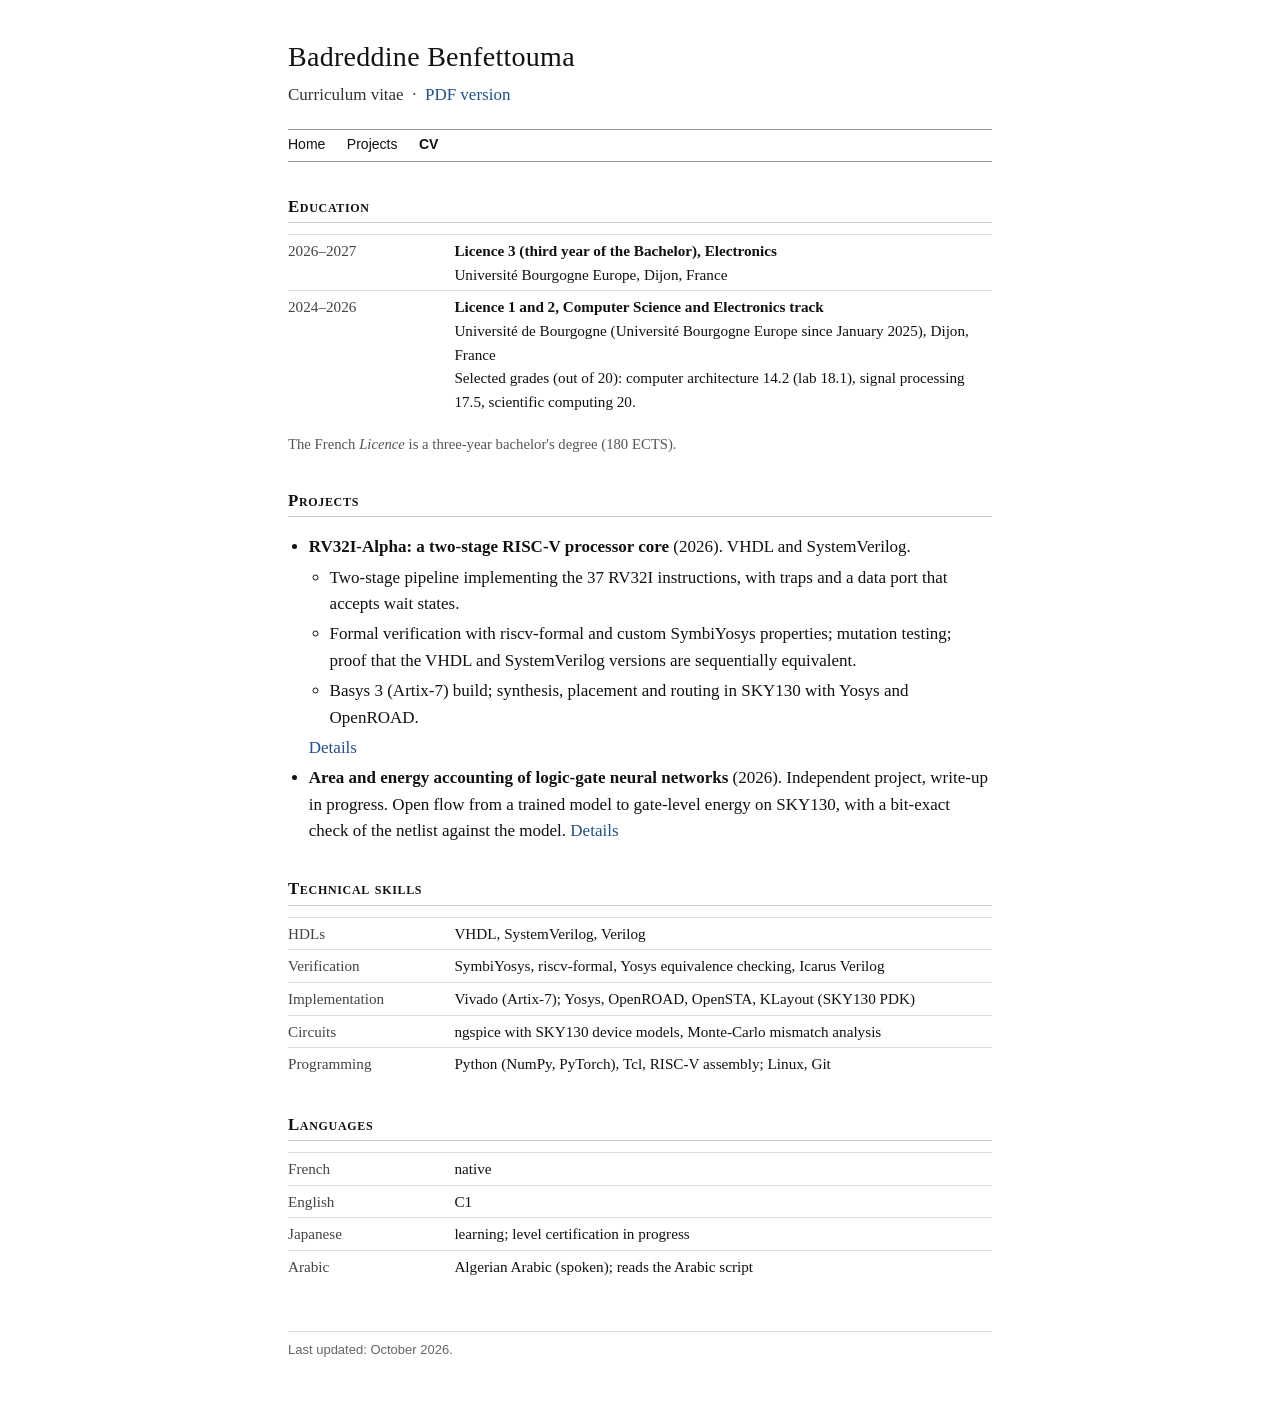
==== cv.html @ e5526597 "Personal website: home, projects and CV" ====
<!DOCTYPE html>
<html lang="en">
<head>
<meta charset="utf-8">
<meta name="viewport" content="width=device-width, initial-scale=1">
<title>CV &mdash; Badreddine Benfettouma</title>
<link rel="stylesheet" href="style.css">
</head>
<body>

<header>
  <div>
    <h1>Badreddine Benfettouma</h1>
    <p class="affil">Curriculum vitae &nbsp;&middot;&nbsp; <a href="cv/Badreddine_Benfettouma_CV.pdf">PDF version</a></p>
  </div>
</header>

<nav>
  <a href="index.html">Home</a>
  <a href="projects.html">Projects</a>
  <a class="here" href="cv.html">CV</a>
</nav>

<h2>Education</h2>
<table class="specs">
  <tr><th>2026&ndash;2027</th><td><b>Licence 3 (third year of the Bachelor), Electronics</b><br>
      Université Bourgogne Europe, Dijon, France</td></tr>
  <tr><th>2024&ndash;2026</th><td><b>Licence 1 and 2, Computer Science and Electronics track</b><br>
      Université de Bourgogne (Université Bourgogne Europe since January 2025), Dijon, France<br>
      Selected grades (out of 20): computer architecture 14.2 (lab 18.1), signal processing 17.5,
      scientific computing 20.</td></tr>
</table>
<p class="note">The French <i>Licence</i> is a three-year bachelor's degree (180 ECTS).</p>

<h2>Projects</h2>
<ul>
  <li><b>RV32I-Alpha: a two-stage RISC-V processor core</b> (2026). VHDL and SystemVerilog.
      <ul>
        <li>Two-stage pipeline implementing the 37 RV32I instructions, with traps and a data port
            that accepts wait states.</li>
        <li>Formal verification with riscv-formal and custom SymbiYosys properties; mutation testing;
            proof that the VHDL and SystemVerilog versions are sequentially equivalent.</li>
        <li>Basys 3 (Artix-7) build; synthesis, placement and routing in SKY130 with Yosys and
            OpenROAD.</li>
      </ul>
      <a href="projects.html#rv32i">Details</a></li>
  <li><b>Area and energy accounting of logic-gate neural networks</b> (2026). Independent project,
      write-up in progress. Open flow from a trained model to gate-level energy on SKY130, with a
      bit-exact check of the netlist against the model.
      <a href="projects.html#lgn">Details</a></li>
</ul>

<h2>Technical skills</h2>
<table class="specs">
  <tr><th>HDLs</th><td>VHDL, SystemVerilog, Verilog</td></tr>
  <tr><th>Verification</th><td>SymbiYosys, riscv-formal, Yosys equivalence checking, Icarus Verilog</td></tr>
  <tr><th>Implementation</th><td>Vivado (Artix-7); Yosys, OpenROAD, OpenSTA, KLayout (SKY130 PDK)</td></tr>
  <tr><th>Circuits</th><td>ngspice with SKY130 device models, Monte-Carlo mismatch analysis</td></tr>
  <tr><th>Programming</th><td>Python (NumPy, PyTorch), Tcl, RISC-V assembly; Linux, Git</td></tr>
</table>

<h2>Languages</h2>
<table class="specs">
  <tr><th>French</th><td>native</td></tr>
  <tr><th>English</th><td>C1</td></tr>
  <tr><th>Japanese</th><td>learning; level certification in progress</td></tr>
  <tr><th>Arabic</th><td>Algerian Arabic (spoken); reads the Arabic script</td></tr>
</table>

<footer>Last updated: October 2026.</footer>
</body>
</html>
---- style.css ----
/* Plain academic page: one column, serif text, no scripts. */
html { background: #fff; }
body {
  margin: 0 auto;
  max-width: 44rem;
  padding: 2.2rem 1rem 3rem;
  font-family: Georgia, "Times New Roman", Times, serif;
  font-size: 17px;
  line-height: 1.55;
  color: #111;
  background: #fff;
}
a { color: #1f4e8c; text-decoration: none; }
a:visited { color: #5b3f8c; }
a:hover { text-decoration: underline; }

header { display: flex; gap: 1.4rem; align-items: flex-start; margin-bottom: 1.2rem; }
header .photo {
  flex: 0 0 120px; height: 150px;
  border: 1px solid #bbb; background: #f2f2f2;
  display: flex; align-items: center; justify-content: center;
  font: 13px/1.3 Arial, Helvetica, sans-serif; color: #777; text-align: center;
}
header .photo img { width: 120px; height: 150px; object-fit: cover; display: block; }
header h1 { font-size: 1.75rem; font-weight: normal; margin: 0 0 .2rem; letter-spacing: .01em; }
header p { margin: .1rem 0; }
.affil { color: #333; }

nav {
  font: 14px/1.4 Arial, Helvetica, sans-serif;
  border-top: 1px solid #999; border-bottom: 1px solid #999;
  padding: .35rem 0; margin: 0 0 1.6rem;
}
nav a { margin-right: 1.1rem; color: #111; }
nav a.here { font-weight: bold; }

h2 {
  font-size: 1.05rem; font-weight: bold; font-variant: small-caps; letter-spacing: .04em;
  border-bottom: 1px solid #ccc; padding-bottom: .15rem; margin: 2rem 0 .7rem;
}
h3 { font-size: 1rem; margin: 1.3rem 0 .3rem; }
p { margin: .5rem 0 .8rem; }
ul { padding-left: 1.3rem; }
li { margin: .25rem 0; }

ol.pubs { padding-left: 2.2rem; }
ol.pubs li { margin: .5rem 0; }
.venue { font-style: italic; }
.me { font-weight: bold; }
.note { color: #555; font-size: .92rem; }

table.specs { border-collapse: collapse; font-size: .95rem; margin: .5rem 0 1rem; width: 100%; }
table.specs td, table.specs th { border-top: 1px solid #ddd; padding: .25rem .9rem .25rem 0; text-align: left; vertical-align: top; }
table.specs th { font-weight: normal; color: #444; white-space: nowrap; width: 9.5rem; }

figure { margin: 1rem 0 1.4rem; }
figure img { max-width: 100%; height: auto; border: 1px solid #ccc; display: block; }
figcaption { font-size: .9rem; color: #444; margin-top: .35rem; }

.todo { background: #fff6d6; padding: 0 .2rem; }
footer { margin-top: 3rem; font: 13px/1.4 Arial, Helvetica, sans-serif; color: #666; border-top: 1px solid #ddd; padding-top: .6rem; }

@media (max-width: 560px) {
  body { font-size: 16px; padding-top: 1.4rem; }
  header { flex-direction: column; gap: .8rem; }
  table.specs th { width: auto; white-space: normal; }
}
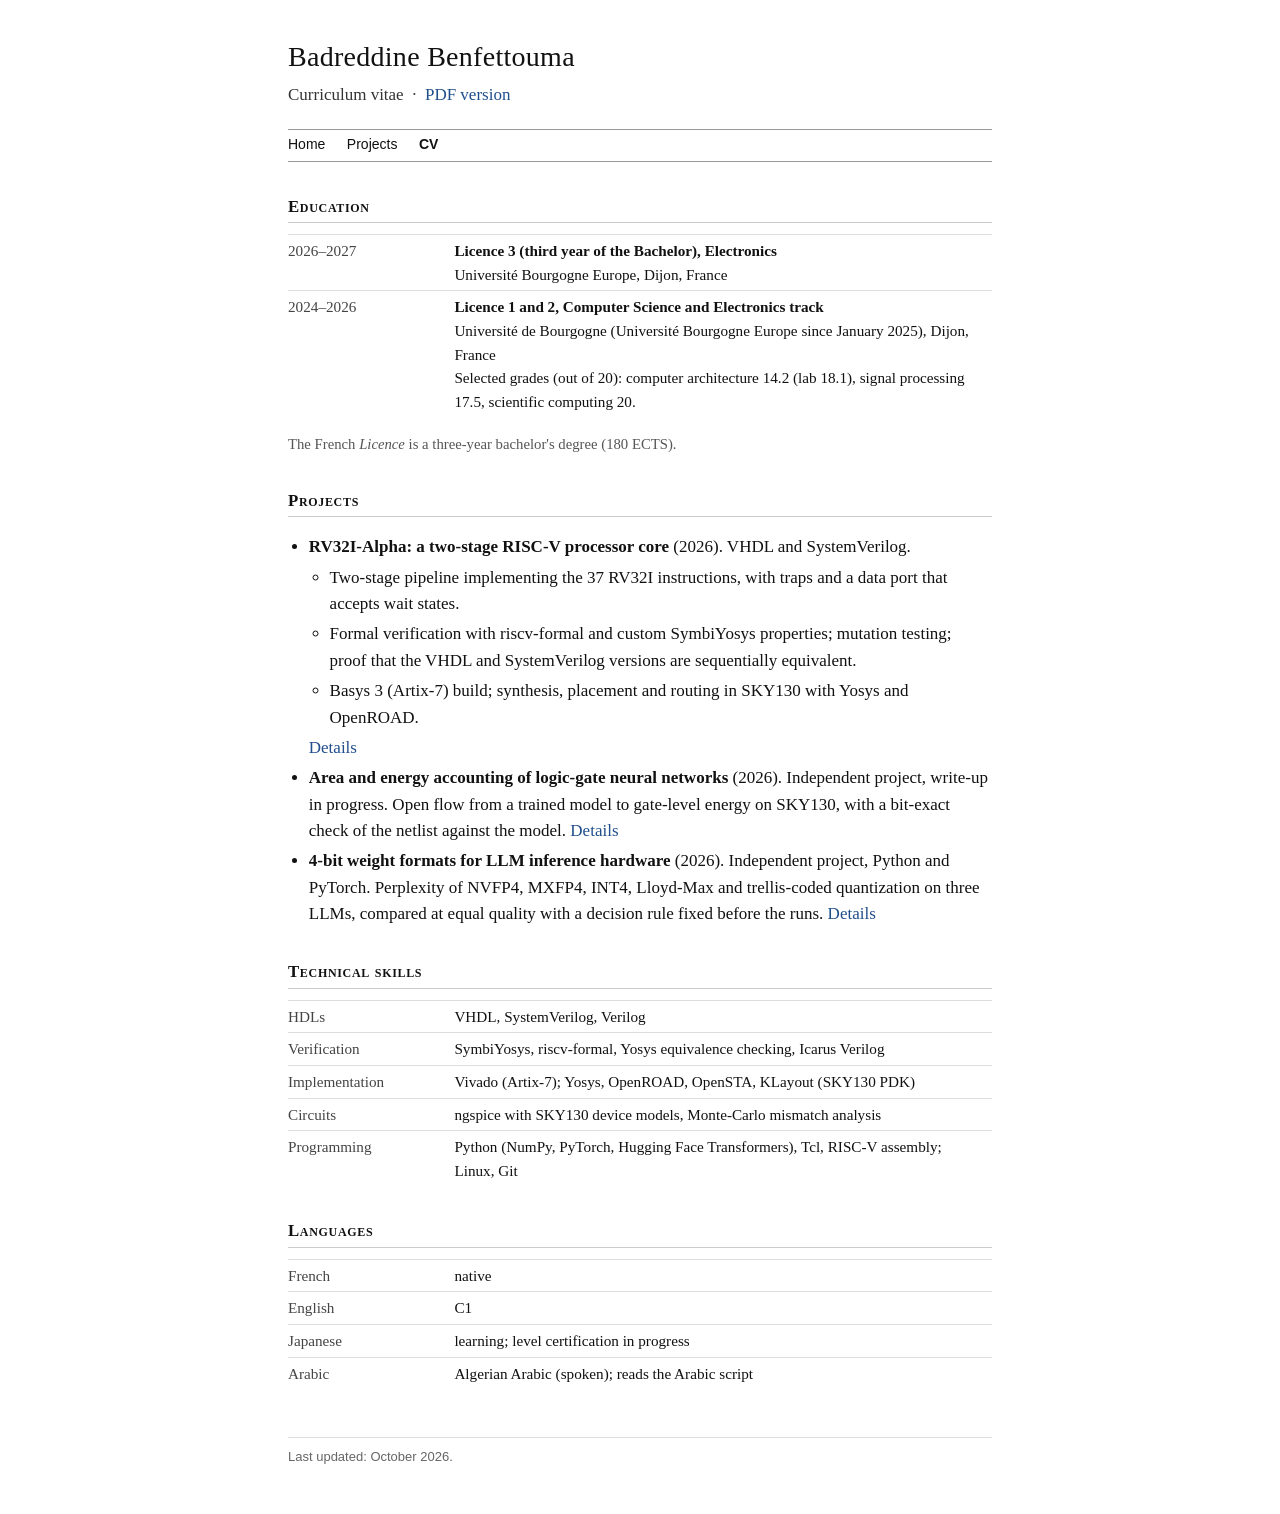
==== commit 5ba25a93: "Projects: add the 4-bit LLM weight format benchmark" ====
--- a/cv.html
+++ b/cv.html
@@ -48,6 +48,10 @@
       write-up in progress. Open flow from a trained model to gate-level energy on SKY130, with a
       bit-exact check of the netlist against the model.
       <a href="projects.html#lgn">Details</a></li>
+  <li><b>4-bit weight formats for LLM inference hardware</b> (2026). Independent project, Python and
+      PyTorch. Perplexity of NVFP4, MXFP4, INT4, Lloyd-Max and trellis-coded quantization on three
+      LLMs, compared at equal quality with a decision rule fixed before the runs.
+      <a href="projects.html#quant">Details</a></li>
 </ul>
 
 <h2>Technical skills</h2>
@@ -56,7 +60,7 @@
   <tr><th>Verification</th><td>SymbiYosys, riscv-formal, Yosys equivalence checking, Icarus Verilog</td></tr>
   <tr><th>Implementation</th><td>Vivado (Artix-7); Yosys, OpenROAD, OpenSTA, KLayout (SKY130 PDK)</td></tr>
   <tr><th>Circuits</th><td>ngspice with SKY130 device models, Monte-Carlo mismatch analysis</td></tr>
-  <tr><th>Programming</th><td>Python (NumPy, PyTorch), Tcl, RISC-V assembly; Linux, Git</td></tr>
+  <tr><th>Programming</th><td>Python (NumPy, PyTorch, Hugging Face Transformers), Tcl, RISC-V assembly; Linux, Git</td></tr>
 </table>
 
 <h2>Languages</h2>
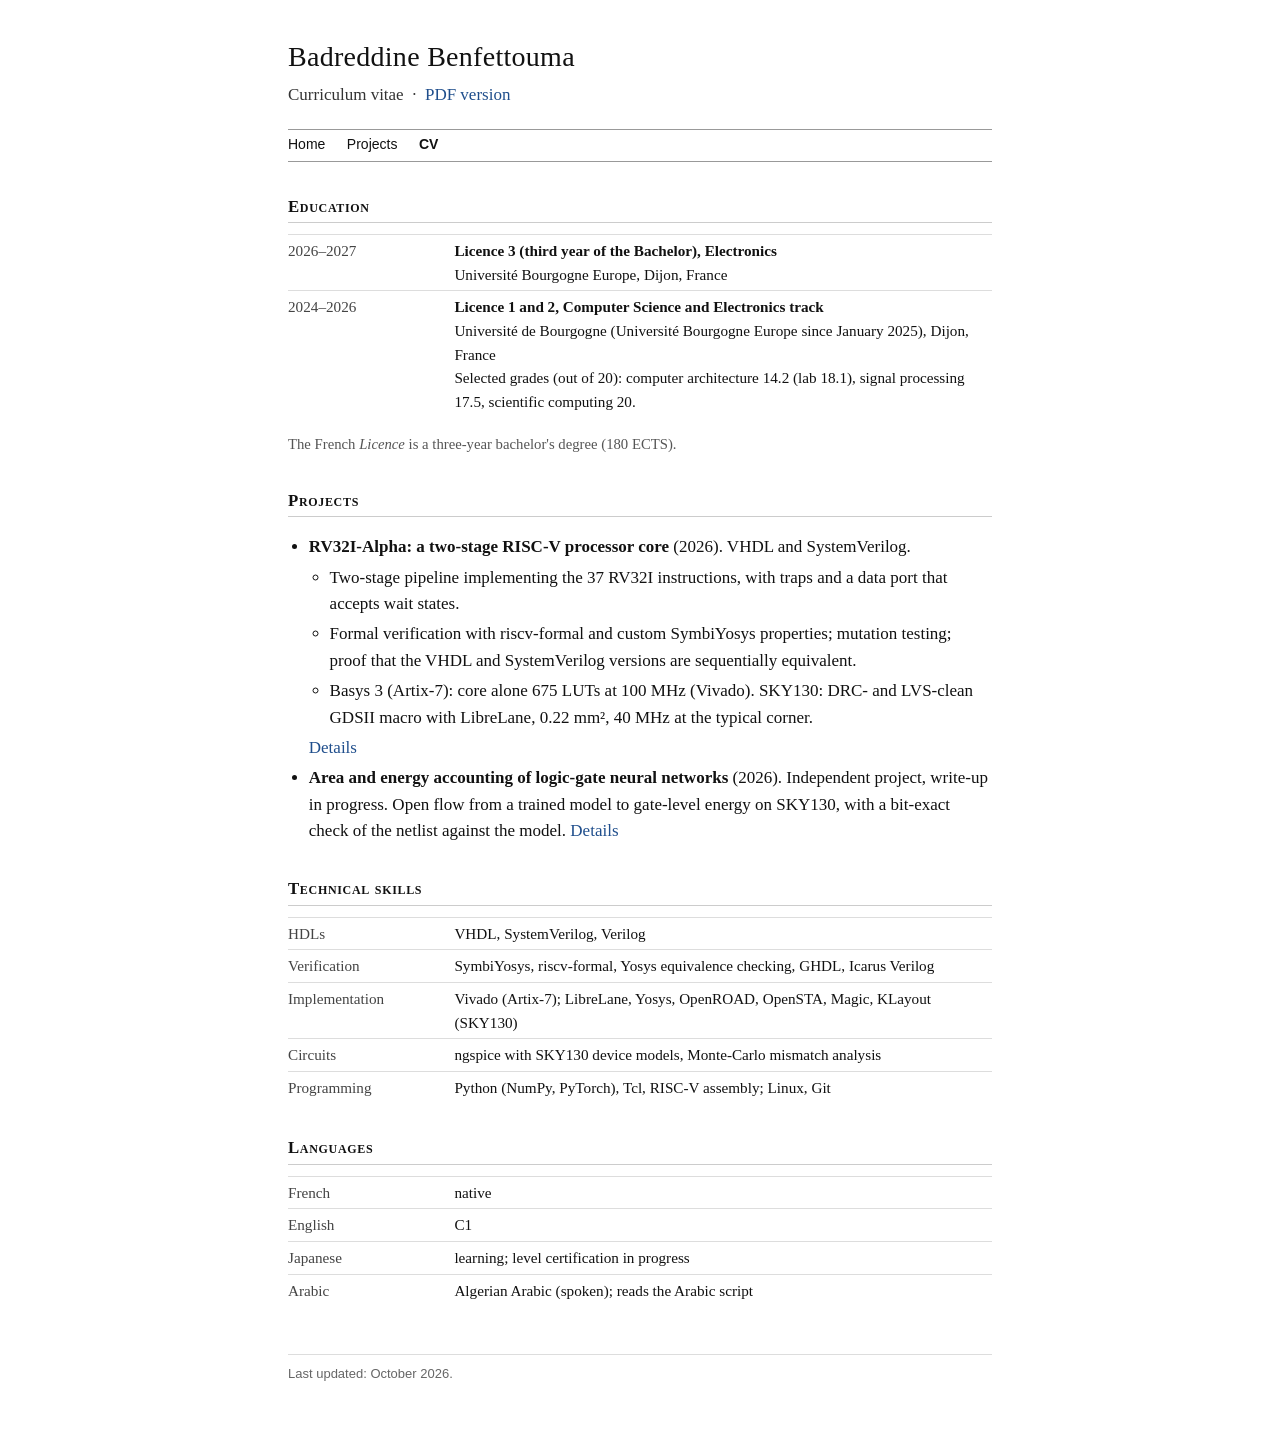
==== commit aaaa59fc: "RV32I-Alpha: GDSII sign-off results, Vivado figures, updated layout figure and CV" ====
--- a/cv.html
+++ b/cv.html
@@ -40,27 +40,23 @@
             that accepts wait states.</li>
         <li>Formal verification with riscv-formal and custom SymbiYosys properties; mutation testing;
             proof that the VHDL and SystemVerilog versions are sequentially equivalent.</li>
-        <li>Basys 3 (Artix-7) build; synthesis, placement and routing in SKY130 with Yosys and
-            OpenROAD.</li>
+        <li>Basys 3 (Artix-7): core alone 675 LUTs at 100&nbsp;MHz (Vivado). SKY130: DRC- and
+            LVS-clean GDSII macro with LibreLane, 0.22&nbsp;mm&sup2;, 40&nbsp;MHz at the typical corner.</li>
       </ul>
       <a href="projects.html#rv32i">Details</a></li>
   <li><b>Area and energy accounting of logic-gate neural networks</b> (2026). Independent project,
       write-up in progress. Open flow from a trained model to gate-level energy on SKY130, with a
       bit-exact check of the netlist against the model.
       <a href="projects.html#lgn">Details</a></li>
-  <li><b>4-bit weight formats for LLM inference hardware</b> (2026). Independent project, Python and
-      PyTorch. Perplexity of NVFP4, MXFP4, INT4, Lloyd-Max and trellis-coded quantization on three
-      LLMs, compared at equal quality with a decision rule fixed before the runs.
-      <a href="projects.html#quant">Details</a></li>
 </ul>
 
 <h2>Technical skills</h2>
 <table class="specs">
   <tr><th>HDLs</th><td>VHDL, SystemVerilog, Verilog</td></tr>
-  <tr><th>Verification</th><td>SymbiYosys, riscv-formal, Yosys equivalence checking, Icarus Verilog</td></tr>
-  <tr><th>Implementation</th><td>Vivado (Artix-7); Yosys, OpenROAD, OpenSTA, KLayout (SKY130 PDK)</td></tr>
+  <tr><th>Verification</th><td>SymbiYosys, riscv-formal, Yosys equivalence checking, GHDL, Icarus Verilog</td></tr>
+  <tr><th>Implementation</th><td>Vivado (Artix-7); LibreLane, Yosys, OpenROAD, OpenSTA, Magic, KLayout (SKY130)</td></tr>
   <tr><th>Circuits</th><td>ngspice with SKY130 device models, Monte-Carlo mismatch analysis</td></tr>
-  <tr><th>Programming</th><td>Python (NumPy, PyTorch, Hugging Face Transformers), Tcl, RISC-V assembly; Linux, Git</td></tr>
+  <tr><th>Programming</th><td>Python (NumPy, PyTorch), Tcl, RISC-V assembly; Linux, Git</td></tr>
 </table>
 
 <h2>Languages</h2>
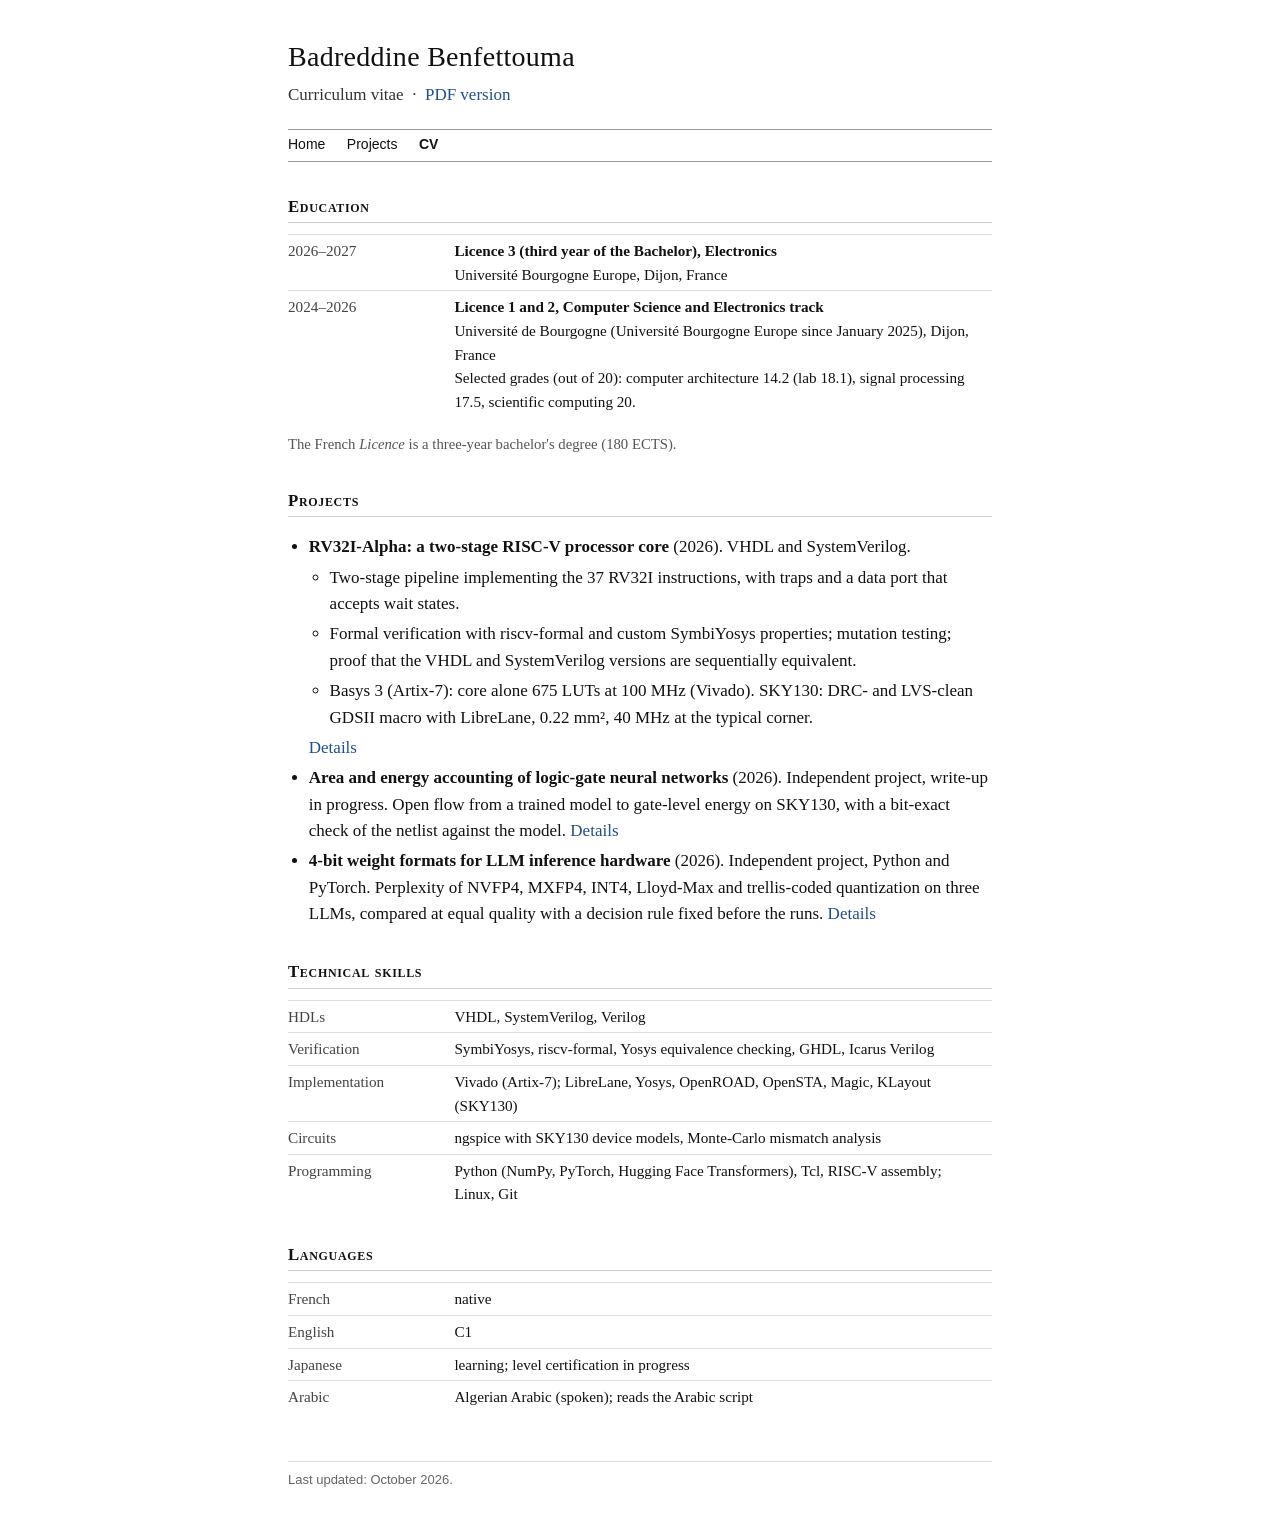
==== commit 55c36437: "Merge branch 'main' of https://github.com/Badrodro/badrodro.github.io # Conflicts: #	cv/Badreddine_B" ====
--- a/cv.html
+++ b/cv.html
@@ -48,6 +48,10 @@
       write-up in progress. Open flow from a trained model to gate-level energy on SKY130, with a
       bit-exact check of the netlist against the model.
       <a href="projects.html#lgn">Details</a></li>
+  <li><b>4-bit weight formats for LLM inference hardware</b> (2026). Independent project, Python and
+      PyTorch. Perplexity of NVFP4, MXFP4, INT4, Lloyd-Max and trellis-coded quantization on three
+      LLMs, compared at equal quality with a decision rule fixed before the runs.
+      <a href="projects.html#quant">Details</a></li>
 </ul>
 
 <h2>Technical skills</h2>
@@ -56,7 +60,7 @@
   <tr><th>Verification</th><td>SymbiYosys, riscv-formal, Yosys equivalence checking, GHDL, Icarus Verilog</td></tr>
   <tr><th>Implementation</th><td>Vivado (Artix-7); LibreLane, Yosys, OpenROAD, OpenSTA, Magic, KLayout (SKY130)</td></tr>
   <tr><th>Circuits</th><td>ngspice with SKY130 device models, Monte-Carlo mismatch analysis</td></tr>
-  <tr><th>Programming</th><td>Python (NumPy, PyTorch), Tcl, RISC-V assembly; Linux, Git</td></tr>
+  <tr><th>Programming</th><td>Python (NumPy, PyTorch, Hugging Face Transformers), Tcl, RISC-V assembly; Linux, Git</td></tr>
 </table>
 
 <h2>Languages</h2>
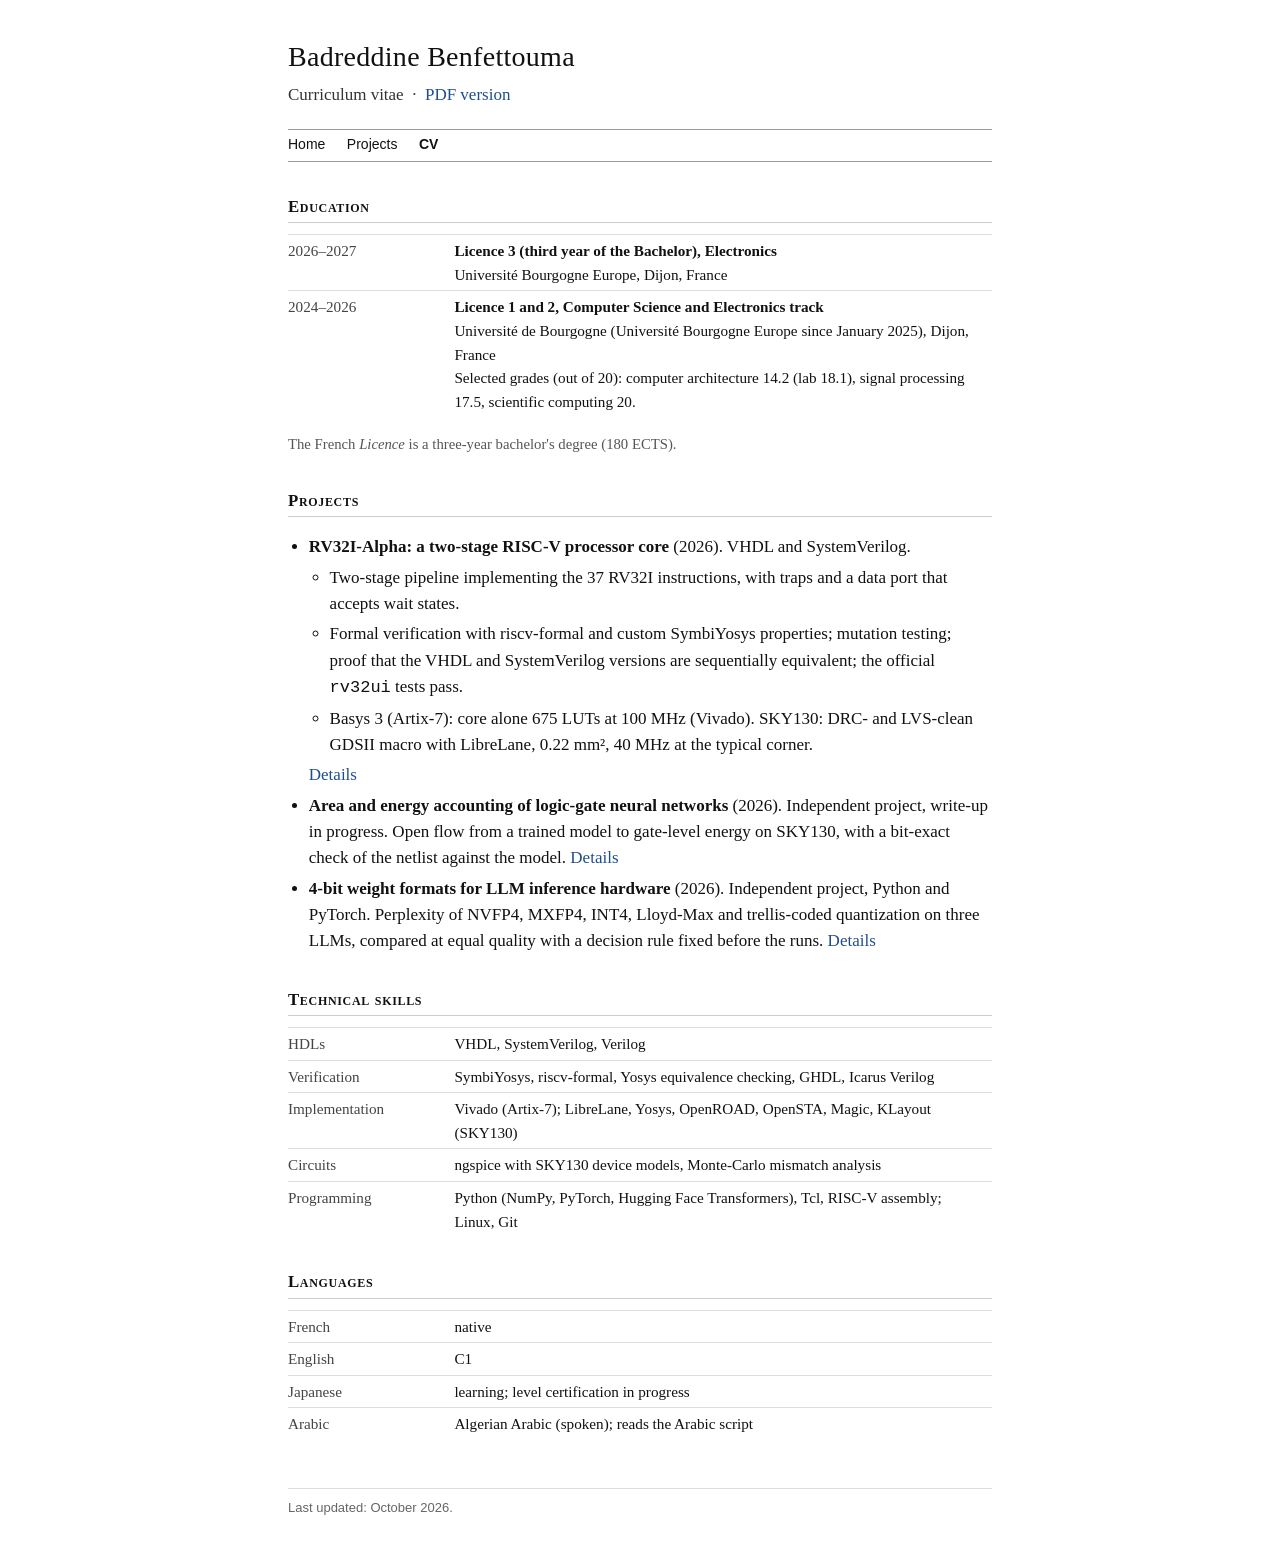
==== commit 27c6627c: "RV32I-Alpha: official rv32ui tests pass; built for the Basys 3, not yet tested on a board" ====
--- a/cv.html
+++ b/cv.html
@@ -39,7 +39,8 @@
         <li>Two-stage pipeline implementing the 37 RV32I instructions, with traps and a data port
             that accepts wait states.</li>
         <li>Formal verification with riscv-formal and custom SymbiYosys properties; mutation testing;
-            proof that the VHDL and SystemVerilog versions are sequentially equivalent.</li>
+            proof that the VHDL and SystemVerilog versions are sequentially equivalent; the official
+            <code>rv32ui</code> tests pass.</li>
         <li>Basys 3 (Artix-7): core alone 675 LUTs at 100&nbsp;MHz (Vivado). SKY130: DRC- and
             LVS-clean GDSII macro with LibreLane, 0.22&nbsp;mm&sup2;, 40&nbsp;MHz at the typical corner.</li>
       </ul>
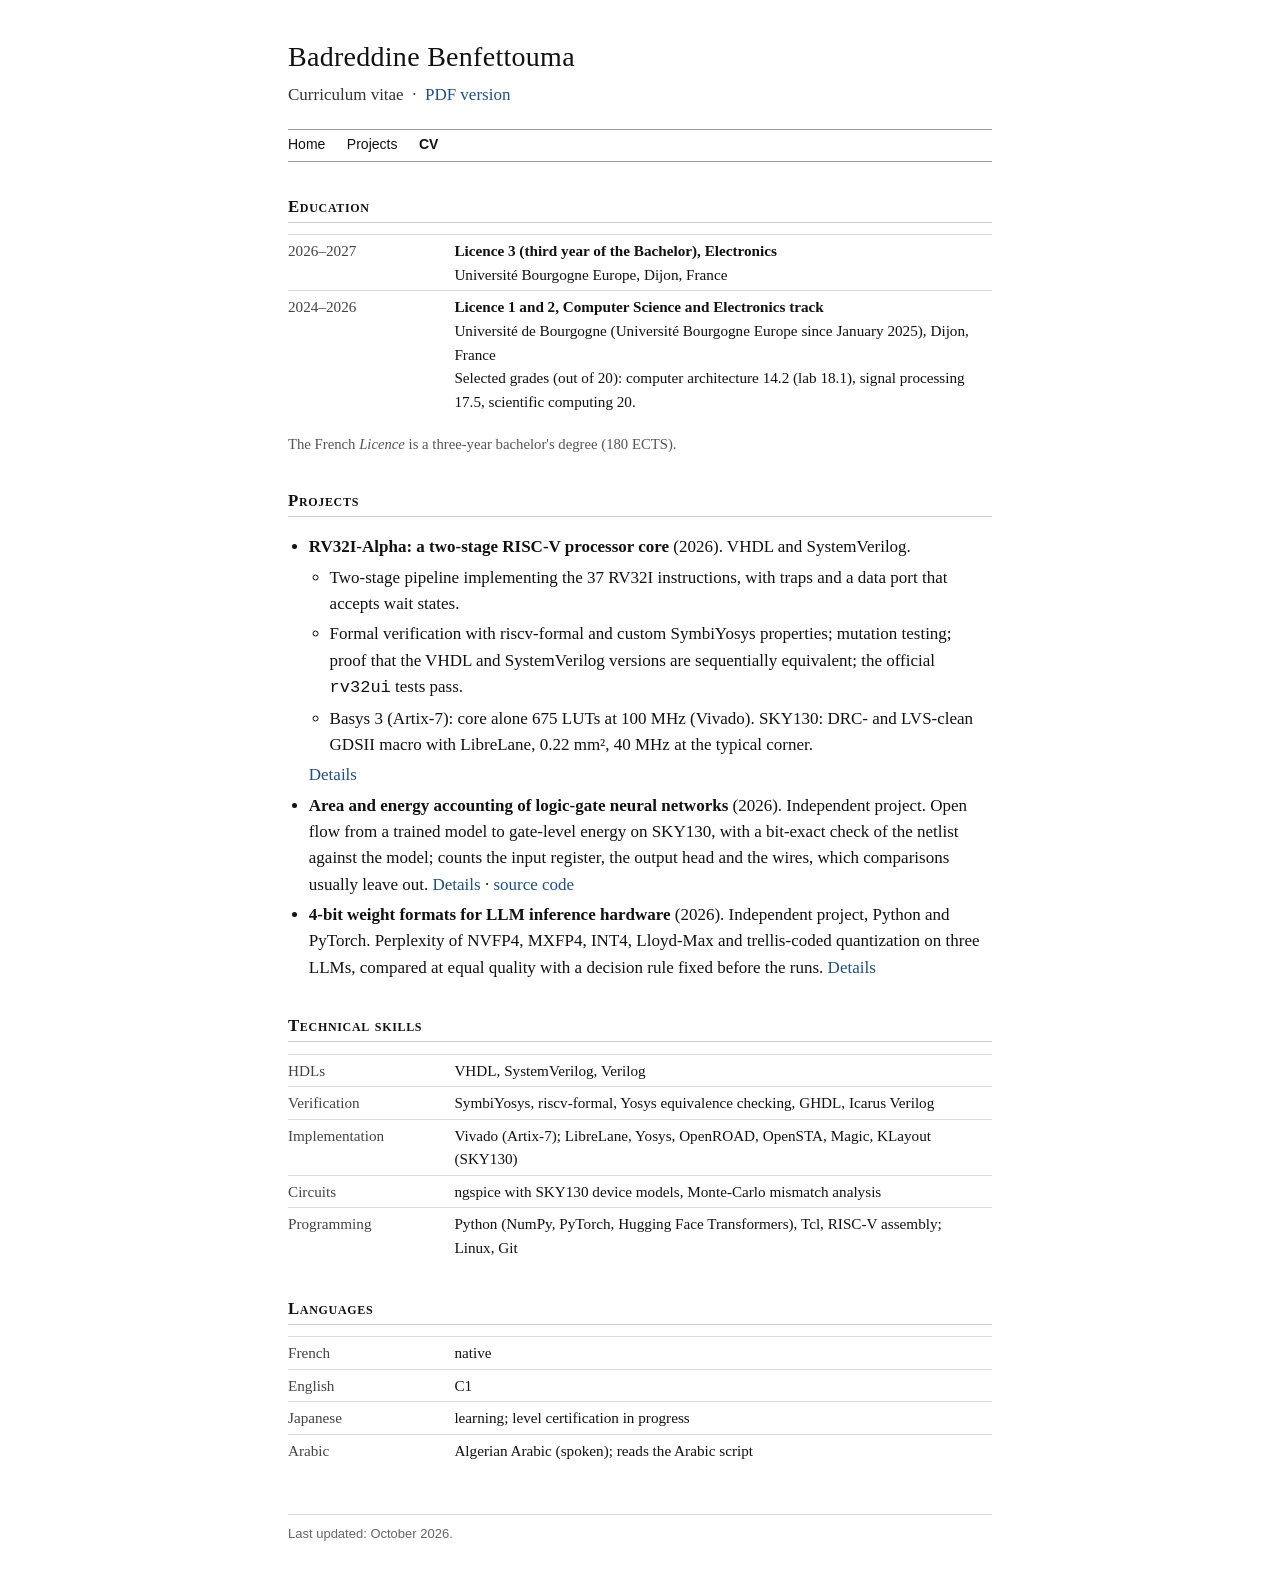
==== commit 39317b50: "Publish the logic-gate network measurements; note on AI assistance" ====
--- a/cv.html
+++ b/cv.html
@@ -45,10 +45,12 @@
             LVS-clean GDSII macro with LibreLane, 0.22&nbsp;mm&sup2;, 40&nbsp;MHz at the typical corner.</li>
       </ul>
       <a href="projects.html#rv32i">Details</a></li>
-  <li><b>Area and energy accounting of logic-gate neural networks</b> (2026). Independent project,
-      write-up in progress. Open flow from a trained model to gate-level energy on SKY130, with a
-      bit-exact check of the netlist against the model.
-      <a href="projects.html#lgn">Details</a></li>
+  <li><b>Area and energy accounting of logic-gate neural networks</b> (2026). Independent project.
+      Open flow from a trained model to gate-level energy on SKY130, with a bit-exact check of the
+      netlist against the model; counts the input register, the output head and the wires, which
+      comparisons usually leave out.
+      <a href="projects.html#lgn">Details</a> &middot;
+      <a href="https://github.com/Badrodro/lgn-energy-sky130">source code</a></li>
   <li><b>4-bit weight formats for LLM inference hardware</b> (2026). Independent project, Python and
       PyTorch. Perplexity of NVFP4, MXFP4, INT4, Lloyd-Max and trellis-coded quantization on three
       LLMs, compared at equal quality with a decision rule fixed before the runs.
